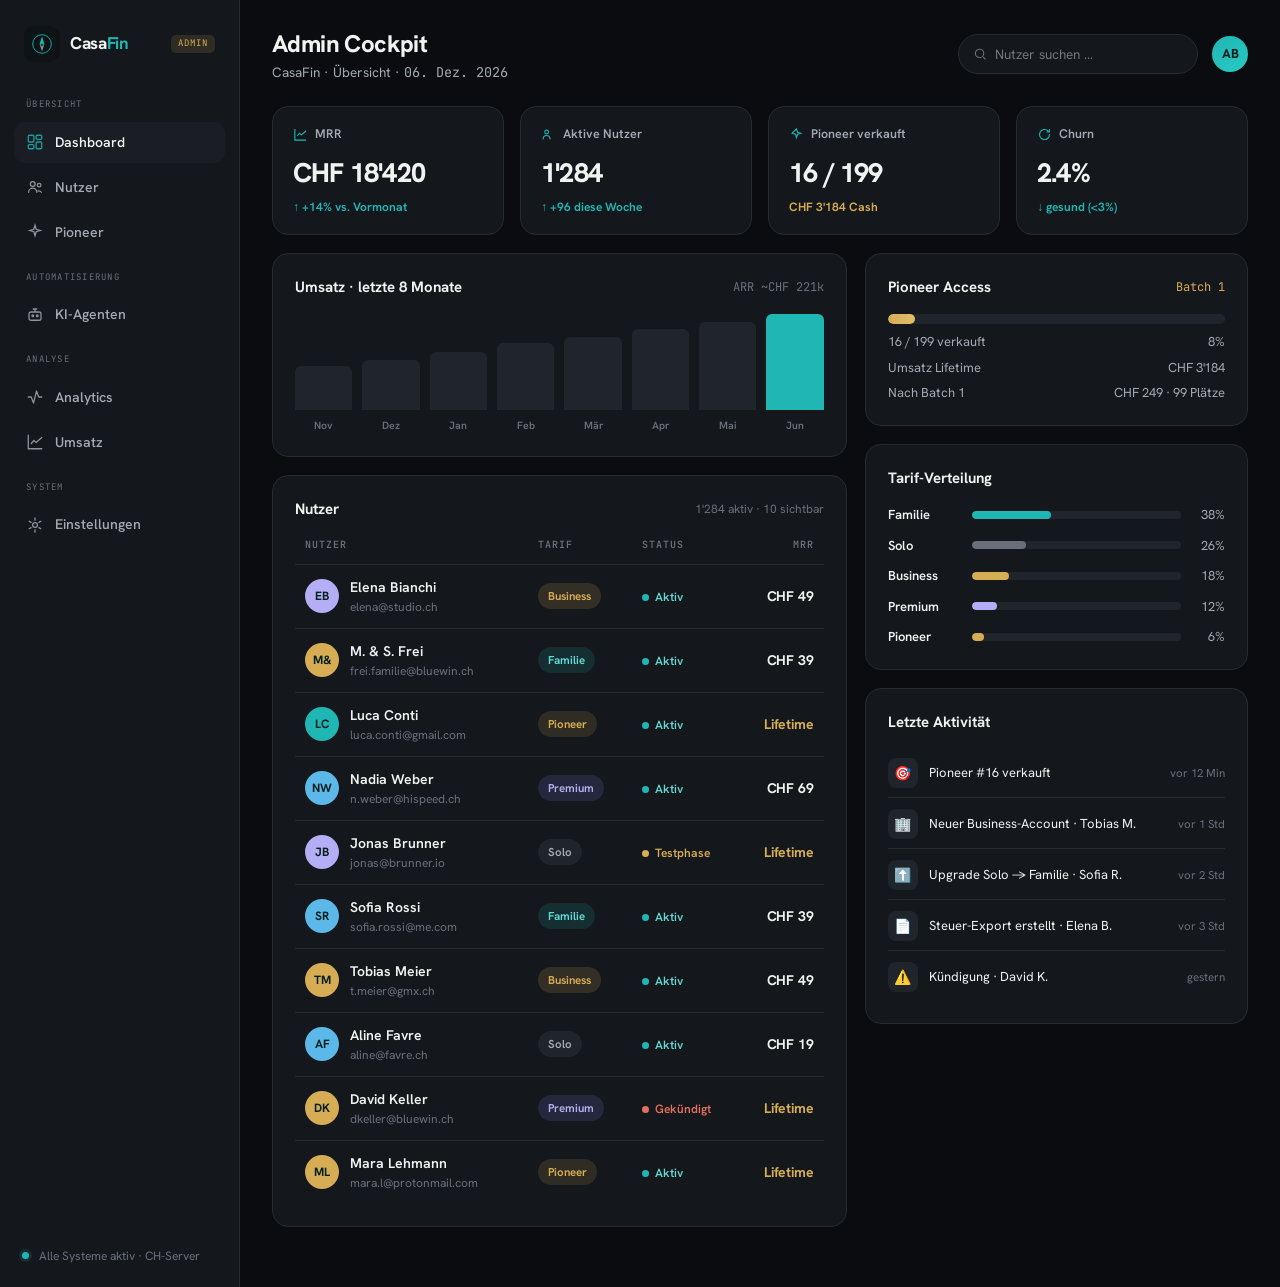
==== CasaFin Admin.html @ 8da9ee87 "Initial CasaFin V2: Landing + App + Admin + Secure App + 13 screen modules · Bilingual DE/EN · Strip" ====
<!DOCTYPE html>
<html lang="de">
<head>
<meta charset="UTF-8" />
<meta name="viewport" content="width=device-width, initial-scale=1.0" />
<title>CasaFin — Admin Cockpit</title>
<link rel="preconnect" href="https://fonts.googleapis.com" />
<link rel="preconnect" href="https://fonts.gstatic.com" crossorigin />
<link href="https://fonts.googleapis.com/css2?family=Hanken+Grotesk:wght@400;500;550;600;650;700;750;800&family=JetBrains+Mono:wght@400;500;600&display=swap" rel="stylesheet" />
<style>
:root{
  --font-ui:"Hanken Grotesk",-apple-system,sans-serif;--font-mono:"JetBrains Mono",monospace;
  --bg:#0A0C0F;--surface:#14171C;--surface2:#1A1E24;--surface3:#20252C;
  --ink:#F1F3F1;--ink2:#A4AAB2;--ink3:#6A7079;--line:#262B32;--line2:#323841;
  --brand:#1FB6B3;--brand2:#2ACAC4;--brand-soft:rgba(31,182,179,.14);--brand-ink:#64D8D2;
  --gold:#D6AC55;--gold-soft:rgba(214,172,85,.14);--neg:#E2705E;--neg-soft:rgba(226,112,94,.14);--pos:#1FB6B3;
  --r:16px;--r-sm:11px;
}
*{box-sizing:border-box;margin:0;padding:0}
body{font-family:var(--font-ui);background:var(--bg);color:var(--ink);-webkit-font-smoothing:antialiased;line-height:1.5}
.num{font-variant-numeric:tabular-nums;letter-spacing:-.01em}.mono{font-family:var(--font-mono)}
.app{display:grid;grid-template-columns:240px 1fr;min-height:100vh}
/* sidebar */
.side{background:var(--surface);border-right:1px solid var(--line);padding:20px 14px;display:flex;flex-direction:column;gap:4px}
.brand{display:flex;align-items:center;gap:10px;padding:6px 10px 18px}
.mark{width:36px;height:36px;border-radius:10px;background:#0e1315;display:grid;place-items:center;overflow:hidden}
.mark svg{width:30px;height:30px}
.bname{font-weight:750;font-size:17px;letter-spacing:-.02em}.bname b{color:var(--brand)}
.badge{font-family:var(--font-mono);font-size:9px;letter-spacing:.12em;text-transform:uppercase;color:var(--gold);background:var(--gold-soft);padding:2px 7px;border-radius:5px;margin-left:auto}
.side>a{display:flex;align-items:center;gap:11px;padding:10px 12px;border-radius:var(--r-sm);color:var(--ink2);font-weight:550;font-size:14px;cursor:pointer}
.side>a:hover{background:var(--surface2);color:var(--ink)}
.side>a.on{background:var(--surface2);color:var(--ink)}
.side>a.on svg{color:var(--brand)}
.side>a svg{width:18px;height:18px;opacity:.85}
.nav-label{font-family:var(--font-mono);font-size:9px;letter-spacing:.14em;text-transform:uppercase;color:var(--ink3);padding:14px 12px 6px}
.side-foot{margin-top:auto;display:flex;align-items:center;gap:10px;padding:12px 8px 2px;font-size:12px;color:var(--ink3)}
.dot-on{width:7px;height:7px;border-radius:50%;background:var(--brand);box-shadow:0 0 0 3px var(--brand-soft)}
/* main */
.main{padding:26px 32px 60px;overflow:auto}
.top{display:flex;align-items:center;gap:14px;margin-bottom:24px}
.top h1{font-size:24px;font-weight:760;letter-spacing:-.025em}
.top p{font-size:13.5px;color:var(--ink2)}
.search{margin-left:auto;display:flex;align-items:center;gap:8px;background:var(--surface);border:1px solid var(--line);border-radius:var(--pill,99px);padding:9px 14px;width:240px}
.search input{background:none;border:none;color:var(--ink);font:inherit;font-size:13.5px;width:100%;outline:none}
.search svg{width:16px;height:16px;color:var(--ink3)}
.av{width:36px;height:36px;border-radius:50%;background:linear-gradient(150deg,var(--brand),var(--brand2));display:grid;place-items:center;color:#04201f;font-weight:750;font-size:13px}
/* kpis */
.kpis{display:grid;grid-template-columns:repeat(4,1fr);gap:16px;margin-bottom:18px}
.kpi{background:var(--surface);border:1px solid var(--line);border-radius:var(--r);padding:18px 20px}
.kpi .k{font-size:12.5px;color:var(--ink2);font-weight:600;display:flex;align-items:center;gap:7px}
.kpi .k svg{width:15px;height:15px;color:var(--brand)}
.kpi .v{font-size:27px;font-weight:780;letter-spacing:-.03em;margin-top:9px}
.kpi .s{font-size:12px;font-weight:650;margin-top:4px}
.up{color:var(--pos)}.down{color:var(--neg)}
/* grid */
.grid{display:grid;grid-template-columns:1.5fr 1fr;gap:18px;align-items:start}
.card{background:var(--surface);border:1px solid var(--line);border-radius:var(--r);padding:22px}
.card-h{display:flex;align-items:center;margin-bottom:16px}
.card-h h3{font-size:15px;font-weight:680}.card-h .more{margin-left:auto;font-size:12px;color:var(--ink3)}
/* table */
table{width:100%;border-collapse:collapse}
th{text-align:left;font-family:var(--font-mono);font-size:10px;letter-spacing:.1em;text-transform:uppercase;color:var(--ink3);padding:0 10px 12px;font-weight:600}
td{padding:12px 10px;border-top:1px solid var(--line);font-size:14px}
tr:hover td{background:var(--surface2)}
.u{display:flex;align-items:center;gap:11px}
.u .ua{width:34px;height:34px;border-radius:50%;display:grid;place-items:center;font-weight:700;font-size:12px;color:#04201f}
.u .nm{font-weight:620}.u .em{font-size:12px;color:var(--ink3)}
.pill{display:inline-flex;align-items:center;gap:6px;font-size:11.5px;font-weight:650;padding:4px 10px;border-radius:99px}
.p-solo{background:var(--surface3);color:var(--ink2)}
.p-fam{background:var(--brand-soft);color:var(--brand-ink)}
.p-biz{background:rgba(214,172,85,.16);color:var(--gold)}
.p-prem{background:rgba(123,124,224,.16);color:#b3aef5}
.p-pio{background:var(--gold-soft);color:var(--gold)}
.st{display:inline-flex;align-items:center;gap:6px;font-size:12px;font-weight:600}
.st .d{width:7px;height:7px;border-radius:50%}
.st.active .d{background:var(--brand)}.st.active{color:var(--brand-ink)}
.st.trial .d{background:var(--gold)}.st.trial{color:var(--gold)}
.st.churned .d{background:var(--neg)}.st.churned{color:var(--neg)}
.amt{text-align:right;font-weight:700}
/* pioneer */
.pio .track{height:10px;border-radius:99px;background:var(--surface3);overflow:hidden;margin:14px 0 8px}
.pio .track i{display:block;height:100%;width:8%;background:linear-gradient(90deg,var(--gold),#e0bd6e);border-radius:99px}
.pio .row{display:flex;justify-content:space-between;font-size:13px;color:var(--ink2);margin-top:6px}
/* bars */
.bars{display:flex;align-items:flex-end;gap:10px;height:120px;margin-top:8px}
.bars .b{flex:1;display:flex;flex-direction:column;align-items:center;gap:8px;height:100%}
.bars .bar{width:100%;background:var(--brand);border-radius:6px 6px 0 0;min-height:6px}
.bars .bl{font-size:10.5px;color:var(--ink3);font-weight:600}
/* plan dist */
.dist{display:grid;gap:11px}
.dist .r{display:flex;align-items:center;gap:10px;font-size:13px}
.dist .bar{flex:1;height:8px;border-radius:99px;background:var(--surface3);overflow:hidden}
.dist .bar i{display:block;height:100%;border-radius:99px}
.act{display:grid;gap:2px}
.act .r{display:flex;align-items:center;gap:11px;padding:9px 0;border-bottom:1px solid var(--line);font-size:13px}
.act .r:last-child{border:none}
.act .ic{width:30px;height:30px;border-radius:8px;background:var(--surface3);display:grid;place-items:center;font-size:14px}
.act .t{color:var(--ink3);margin-left:auto;font-size:11.5px}
.ag-grid{display:grid;grid-template-columns:repeat(3,1fr);gap:16px}
.ag{background:var(--surface2);border:1px solid var(--line);border-radius:var(--r);padding:18px}
.ag .h{display:flex;align-items:center;gap:11px;margin-bottom:11px}
.ag .ic2{width:38px;height:38px;border-radius:10px;background:var(--brand-soft);display:grid;place-items:center;font-size:19px}
.ag .nm{font-weight:680;font-size:14.5px}
.ag .ro{font-size:12.5px;color:var(--ink2);min-height:52px;line-height:1.45}
.ag .ft{display:flex;align-items:center;justify-content:space-between;margin-top:12px;padding-top:12px;border-top:1px solid var(--line)}
.ag .met{font-size:13.5px;font-weight:700}.ag .met span{color:var(--ink3);font-weight:500;font-size:11px;display:block;margin-top:1px}
.tg{width:40px;height:23px;border-radius:99px;background:var(--brand);position:relative;cursor:pointer;flex:none;transition:background .15s}
.tg::after{content:"";position:absolute;top:3px;left:20px;width:17px;height:17px;border-radius:50%;background:#fff;transition:left .15s}
.tg.off{background:var(--surface3)}.tg.off::after{left:3px}
.an-grid{display:grid;grid-template-columns:repeat(4,1fr);gap:16px;margin-bottom:18px}
.funnel{display:grid;gap:10px}
.funnel .r{display:flex;align-items:center;gap:12px;font-size:13px}
.funnel .lb{width:118px;color:var(--ink2);flex:none}
.funnel .bar{height:34px;border-radius:9px;background:linear-gradient(90deg,var(--brand),var(--brand2));display:flex;align-items:center;padding:0 13px;color:#042524;font-weight:700;font-size:12.5px;white-space:nowrap}
.ret{display:flex;align-items:flex-end;gap:8px;height:120px}
.ret .b{flex:1;display:flex;flex-direction:column;align-items:center;gap:7px;height:100%}
.ret .bar{width:100%;background:var(--brand);border-radius:5px 5px 0 0;min-height:5px}
.ret .bl{font-size:10px;color:var(--ink3);font-weight:600}
@media(max-width:1000px){.kpis{grid-template-columns:repeat(2,1fr)}.grid{grid-template-columns:1fr}.side{display:none}.app{grid-template-columns:1fr}}
</style>
</head>
<body>
<div class="app">
  <aside class="side">
    <div class="brand">
      <div class="mark"><svg viewBox="0 0 200 200"><rect width="200" height="200" rx="40" fill="#0e1315"/><circle cx="100" cy="100" r="62" fill="none" stroke="#1FB6B3" stroke-width="6"/><path d="M100 50 L116 100 L100 112 L84 100 Z" fill="#1FB6B3"/><path d="M100 150 L84 100 L100 112 L116 100 Z" fill="#8b9295"/><circle cx="100" cy="106" r="9" fill="#0e1315" stroke="#1FB6B3" stroke-width="4"/></svg></div>
      <div class="bname">Casa<b>Fin</b></div><span class="badge">Admin</span>
    </div>
    <div class="nav-label">Übersicht</div>
    <a class="on" data-view="dashboard"><svg viewBox="0 0 24 24" fill="none" stroke="currentColor" stroke-width="1.7"><rect x="3" y="3" width="7.5" height="9" rx="1.5"/><rect x="13.5" y="3" width="7.5" height="5.5" rx="1.5"/><rect x="13.5" y="12" width="7.5" height="9" rx="1.5"/><rect x="3" y="15.5" width="7.5" height="5.5" rx="1.5"/></svg>Dashboard</a>
    <a data-view="dashboard"><svg viewBox="0 0 24 24" fill="none" stroke="currentColor" stroke-width="1.7" stroke-linecap="round"><circle cx="9" cy="8" r="3.2"/><path d="M3.5 19a5.5 5.5 0 0 1 11 0"/><circle cx="17.5" cy="9.5" r="2.4"/><path d="M16 17.5a4 4 0 0 1 4.5 1.5"/></svg>Nutzer</a>
    <a data-view="dashboard"><svg viewBox="0 0 24 24" fill="none" stroke="currentColor" stroke-width="1.7" stroke-linecap="round"><path d="M12 3l1.6 5.4L19 10l-5.4 1.6L12 17l-1.6-5.4L5 10l5.4-1.6z"/></svg>Pioneer</a>
    <div class="nav-label">Automatisierung</div>
    <a data-view="agents"><svg viewBox="0 0 24 24" fill="none" stroke="currentColor" stroke-width="1.7"><rect x="4" y="8" width="16" height="11" rx="2.5"/><path d="M12 8V4M9 4h6"/><circle cx="9" cy="13" r="1.2"/><circle cx="15" cy="13" r="1.2"/></svg>KI-Agenten</a>
    <div class="nav-label">Analyse</div>
    <a data-view="analytics"><svg viewBox="0 0 24 24" fill="none" stroke="currentColor" stroke-width="1.7" stroke-linecap="round" stroke-linejoin="round"><path d="M3 12h4l3 8 4-16 3 8h4"/></svg>Analytics</a>
    <a data-view="analytics"><svg viewBox="0 0 24 24" fill="none" stroke="currentColor" stroke-width="1.7" stroke-linecap="round"><path d="M3 3v18h18"/><path d="M7 14l3.5-4 3 2.5L21 6"/></svg>Umsatz</a>
    <div class="nav-label">System</div>
    <a data-view="dashboard"><svg viewBox="0 0 24 24" fill="none" stroke="currentColor" stroke-width="1.7" stroke-linecap="round"><circle cx="12" cy="12" r="3.2"/><path d="M12 2.5v3M12 18.5v3M4.2 7l2.6 1.5M17.2 15.5l2.6 1.5M4.2 17l2.6-1.5M17.2 8.5l2.6-1.5"/></svg>Einstellungen</a>
    <div class="side-foot"><span class="dot-on"></span> Alle Systeme aktiv · CH-Server</div>
  </aside>

  <main class="main">
    <div class="top">
      <div><h1 id="h1">Admin Cockpit</h1><p>CasaFin · Übersicht · <span class="mono" id="today"></span></p></div>
      <div class="search"><svg viewBox="0 0 24 24" fill="none" stroke="currentColor" stroke-width="1.8"><circle cx="11" cy="11" r="7"/><path d="M21 21l-4-4"/></svg><input id="q" placeholder="Nutzer suchen …" oninput="filter()"/></div>
      <div class="av">AB</div>
    </div>

    <section class="view" data-view="dashboard">
    <div class="kpis">
      <div class="kpi"><div class="k"><svg viewBox="0 0 24 24" fill="none" stroke="currentColor" stroke-width="1.8"><path d="M3 3v18h18"/><path d="M7 14l3.5-4 3 2.5L21 6"/></svg>MRR</div><div class="v num">CHF 18'420</div><div class="s up">↑ +14% vs. Vormonat</div></div>
      <div class="kpi"><div class="k"><svg viewBox="0 0 24 24" fill="none" stroke="currentColor" stroke-width="1.8" stroke-linecap="round"><circle cx="9" cy="8" r="3"/><path d="M3.5 19a5.5 5.5 0 0 1 11 0"/></svg>Aktive Nutzer</div><div class="v num">1'284</div><div class="s up">↑ +96 diese Woche</div></div>
      <div class="kpi"><div class="k"><svg viewBox="0 0 24 24" fill="none" stroke="currentColor" stroke-width="1.8" stroke-linecap="round"><path d="M12 3l1.6 5.4L19 10l-5.4 1.6L12 17l-1.6-5.4L5 10z"/></svg>Pioneer verkauft</div><div class="v num">16 / 199</div><div class="s" style="color:var(--gold)">CHF 3'184 Cash</div></div>
      <div class="kpi"><div class="k"><svg viewBox="0 0 24 24" fill="none" stroke="currentColor" stroke-width="1.8" stroke-linecap="round"><path d="M20 12a8 8 0 1 1-2.3-5.6M20 4v4h-4"/></svg>Churn</div><div class="v num">2.4%</div><div class="s up">↓ gesund (&lt;3%)</div></div>
    </div>

    <div class="grid">
      <div style="display:grid;gap:18px">
        <div class="card">
          <div class="card-h"><h3>Umsatz · letzte 8 Monate</h3><span class="more mono">ARR ~CHF 221k</span></div>
          <div class="bars" id="bars"></div>
        </div>
        <div class="card">
          <div class="card-h"><h3>Nutzer</h3><span class="more">1'284 aktiv · <span id="count"></span> sichtbar</span></div>
          <table>
            <thead><tr><th>Nutzer</th><th>Tarif</th><th>Status</th><th style="text-align:right">MRR</th></tr></thead>
            <tbody id="rows"></tbody>
          </table>
        </div>
      </div>

      <div style="display:grid;gap:18px">
        <div class="card pio">
          <div class="card-h"><h3>Pioneer Access</h3><span class="more mono" style="color:var(--gold)">Batch 1</span></div>
          <div class="track"><i style="width:8%"></i></div>
          <div class="row"><span>16 / 199 verkauft</span><span class="num">8%</span></div>
          <div class="row"><span>Umsatz Lifetime</span><span class="num">CHF 3'184</span></div>
          <div class="row"><span>Nach Batch 1</span><span>CHF 249 · 99 Plätze</span></div>
        </div>
        <div class="card">
          <div class="card-h"><h3>Tarif-Verteilung</h3></div>
          <div class="dist" id="dist"></div>
        </div>
        <div class="card">
          <div class="card-h"><h3>Letzte Aktivität</h3></div>
          <div class="act" id="act"></div>
        </div>
      </div>
    </div>
    </section>

    <!-- ===== AUTOMATISIERUNG ===== -->
    <section class="view" data-view="agents" hidden>
      <div class="kpis" style="grid-template-columns:repeat(3,1fr)">
        <div class="kpi"><div class="k">⚡ Jobs heute</div><div class="v num">1'417</div><div class="s up">automatisch erledigt</div></div>
        <div class="kpi"><div class="k">⏱ Zeit gespart</div><div class="v num">63 Std</div><div class="s up">↑ diese Woche</div></div>
        <div class="kpi"><div class="k">🤖 Aktive Agenten</div><div class="v num">6 / 6</div><div class="s up">alle online</div></div>
      </div>
      <div class="card">
        <div class="card-h"><h3>KI-Agenten · erledigen Jobs automatisch</h3><span class="more">Klick zum Pausieren</span></div>
        <div class="ag-grid">
          <div class="ag"><div class="h"><div class="ic2">💳</div><div class="nm">Dunning-Agent</div><div class="tg" style="margin-left:auto"></div></div><div class="ro">Versendet Zahlungserinnerungen automatisch — verhindert Mahnungen beim Kunden.</div><div class="ft"><div class="met">312<span>Jobs / Monat</span></div><div class="met" style="text-align:right">vor 4 Min<span>zuletzt aktiv</span></div></div></div>
          <div class="ag"><div class="h"><div class="ic2">🛟</div><div class="nm">Churn-Rescue</div><div class="tg" style="margin-left:auto"></div></div><div class="ro">Erkennt Abwanderungs-Signale und sendet automatisch ein passendes Angebot.</div><div class="ft"><div class="met">47<span>gerettet / Monat</span></div><div class="met" style="text-align:right">vor 22 Min<span>zuletzt aktiv</span></div></div></div>
          <div class="ag"><div class="h"><div class="ic2">🚀</div><div class="nm">Onboarding-Agent</div><div class="tg" style="margin-left:auto"></div></div><div class="ro">Führt neue Nutzer Schritt für Schritt durch das Setup — ohne Support.</div><div class="ft"><div class="met">96<span>Jobs / Monat</span></div><div class="met" style="text-align:right">vor 8 Min<span>zuletzt aktiv</span></div></div></div>
          <div class="ag"><div class="h"><div class="ic2">🗂️</div><div class="nm">Steuer-Kampagne</div><div class="tg" style="margin-left:auto"></div></div><div class="ro">Saisonale Reminder & Tipps zur Steuerzeit — automatisch pro Kanton.</div><div class="ft"><div class="met">540<span>Jobs / Monat</span></div><div class="met" style="text-align:right">vor 1 Std<span>zuletzt aktiv</span></div></div></div>
          <div class="ag"><div class="h"><div class="ic2">🛡️</div><div class="nm">Anomalie-Wächter</div><div class="tg" style="margin-left:auto"></div></div><div class="ro">Meldet verdächtige Transaktionen & Sicherheits-Auffälligkeiten in Echtzeit.</div><div class="ft"><div class="met">18<span>Alerts / Monat</span></div><div class="met" style="text-align:right">vor 35 Min<span>zuletzt aktiv</span></div></div></div>
          <div class="ag"><div class="h"><div class="ic2">💬</div><div class="nm">Support-Triage</div><div class="tg" style="margin-left:auto"></div></div><div class="ro">Beantwortet häufige Fragen und leitet komplexe Tickets an das Team weiter.</div><div class="ft"><div class="met">204<span>Jobs / Monat</span></div><div class="met" style="text-align:right">vor 2 Min<span>zuletzt aktiv</span></div></div></div>
        </div>
      </div>
    </section>

    <!-- ===== ANALYTICS ===== -->
    <section class="view" data-view="analytics" hidden>
      <div class="an-grid">
        <div class="kpi"><div class="k">Ø Verweildauer</div><div class="v num">8m 42s</div><div class="s up">↑ +1m 12s</div></div>
        <div class="kpi"><div class="k">Sessions / Woche</div><div class="v num">4.3</div><div class="s up">pro Nutzer</div></div>
        <div class="kpi"><div class="k">Stickiness · DAU/WAU</div><div class="v num">38%</div><div class="s up">↑ gesund</div></div>
        <div class="kpi"><div class="k">Ø bis Pioneer-Kauf</div><div class="v num">6 Tage</div><div class="s" style="color:var(--ink2)">nach Demo-Start</div></div>
      </div>
      <div class="grid">
        <div style="display:grid;gap:18px">
          <div class="card">
            <div class="card-h"><h3>Conversion-Funnel</h3><span class="more">letzte 30 Tage</span></div>
            <div class="funnel">
              <div class="r"><span class="lb">Besucher</span><div class="bar" style="width:100%">12'400</div></div>
              <div class="r"><span class="lb">Demo gestartet</span><div class="bar" style="width:42%">4'820 · 39%</div></div>
              <div class="r"><span class="lb">Account erstellt</span><div class="bar" style="width:24%;min-width:130px">1'960 · 16%</div></div>
              <div class="r"><span class="lb">Zahlend</span><div class="bar" style="width:16%;min-width:130px">1'284 · 10%</div></div>
            </div>
          </div>
          <div class="card">
            <div class="card-h"><h3>Verweildauer pro Bereich</h3><span class="more">Ø pro Session</span></div>
            <div class="dist">
              <div class="r"><span style="width:92px;font-weight:600">Dashboard</span><div class="bar"><i style="width:100%;background:var(--brand)"></i></div><span class="num" style="width:46px;text-align:right;color:var(--ink2)">3:00</span></div>
              <div class="r"><span style="width:92px;font-weight:600">Rechnungen</span><div class="bar"><i style="width:61%;background:var(--brand)"></i></div><span class="num" style="width:46px;text-align:right;color:var(--ink2)">1:50</span></div>
              <div class="r"><span style="width:92px;font-weight:600">Budget</span><div class="bar"><i style="width:44%;background:var(--brand)"></i></div><span class="num" style="width:46px;text-align:right;color:var(--ink2)">1:20</span></div>
              <div class="r"><span style="width:92px;font-weight:600">Fina</span><div class="bar"><i style="width:36%;background:var(--brand)"></i></div><span class="num" style="width:46px;text-align:right;color:var(--ink2)">1:05</span></div>
              <div class="r"><span style="width:92px;font-weight:600">Steuer</span><div class="bar"><i style="width:28%;background:var(--brand)"></i></div><span class="num" style="width:46px;text-align:right;color:var(--ink2)">0:50</span></div>
            </div>
          </div>
        </div>
        <div style="display:grid;gap:18px">
          <div class="card">
            <div class="card-h"><h3>Retention</h3><span class="more">Wochen-Kohorte</span></div>
            <div class="ret" id="ret"></div>
            <div class="row" style="display:flex;justify-content:space-between;font-size:12px;color:var(--ink3);margin-top:10px"><span>Woche 1 → 8</span><span>49% bleiben nach 2 Monaten</span></div>
          </div>
          <div class="card">
            <div class="card-h"><h3>Feature-Nutzung</h3><span class="more">% der Nutzer</span></div>
            <div class="dist">
              <div class="r"><span style="width:92px;font-weight:600">Dashboard</span><div class="bar"><i style="width:92%;background:var(--brand)"></i></div><span class="num" style="width:36px;text-align:right;color:var(--ink2)">92%</span></div>
              <div class="r"><span style="width:92px;font-weight:600">Rechnungen</span><div class="bar"><i style="width:74%;background:var(--brand)"></i></div><span class="num" style="width:36px;text-align:right;color:var(--ink2)">74%</span></div>
              <div class="r"><span style="width:92px;font-weight:600">Budget</span><div class="bar"><i style="width:61%;background:var(--brand)"></i></div><span class="num" style="width:36px;text-align:right;color:var(--ink2)">61%</span></div>
              <div class="r"><span style="width:92px;font-weight:600">Fina</span><div class="bar"><i style="width:48%;background:var(--brand)"></i></div><span class="num" style="width:36px;text-align:right;color:var(--ink2)">48%</span></div>
              <div class="r"><span style="width:92px;font-weight:600">Steuer</span><div class="bar"><i style="width:39%;background:var(--gold)"></i></div><span class="num" style="width:36px;text-align:right;color:var(--ink2)">39%</span></div>
              <div class="r"><span style="width:92px;font-weight:600">Sparziele</span><div class="bar"><i style="width:33%;background:var(--gold)"></i></div><span class="num" style="width:36px;text-align:right;color:var(--ink2)">33%</span></div>
            </div>
          </div>
        </div>
      </div>
    </section>
  </main>
</div>

<script>
const COL={Solo:'#6A7079',Familie:'#1FB6B3',Business:'#D6AC55',Premium:'#b3aef5',Pioneer:'#D6AC55'};
const CLS={Solo:'p-solo',Familie:'p-fam',Business:'p-biz',Premium:'p-prem',Pioneer:'p-pio'};
const users=[
  ['Elena Bianchi','elena@studio.ch','Business','active',49],
  ['M. & S. Frei','frei.familie@bluewin.ch','Familie','active',39],
  ['Luca Conti','luca.conti@gmail.com','Pioneer','active',0],
  ['Nadia Weber','n.weber@hispeed.ch','Premium','active',69],
  ['Jonas Brunner','jonas@brunner.io','Solo','trial',0],
  ['Sofia Rossi','sofia.rossi@me.com','Familie','active',39],
  ['Tobias Meier','t.meier@gmx.ch','Business','active',49],
  ['Aline Favre','aline@favre.ch','Solo','active',19],
  ['David Keller','dkeller@bluewin.ch','Premium','churned',0],
  ['Mara Lehmann','mara.l@protonmail.com','Pioneer','active',0],
];
const init=n=>n.split(/[ .]/).filter(Boolean).slice(0,2).map(w=>w[0]).join('').toUpperCase();
const hue=n=>['#1FB6B3','#5BB8E8','#D6AC55','#b3aef5','#E2705E'][n.length%5];
function rows(list){
  document.getElementById('rows').innerHTML=list.map(u=>`<tr>
    <td><div class="u"><div class="ua" style="background:${hue(u[0])}">${init(u[0])}</div><div><div class="nm">${u[0]}</div><div class="em">${u[1]}</div></div></div></td>
    <td><span class="pill ${CLS[u[2]]}">${u[2]}</span></td>
    <td><span class="st ${u[3]}"><span class="d"></span>${({active:'Aktiv',trial:'Testphase',churned:'Gekündigt'})[u[3]]}</span></td>
    <td class="amt num">${u[4]?'CHF '+u[4]:'<span style=color:var(--gold)>Lifetime</span>'}</td></tr>`).join('');
  document.getElementById('count').textContent=list.length;
}
function filter(){const q=document.getElementById('q').value.toLowerCase();rows(users.filter(u=>u[0].toLowerCase().includes(q)||u[1].toLowerCase().includes(q)||u[2].toLowerCase().includes(q)));}
// bars
const rev=[8.4,9.7,11.2,12.8,14.1,15.6,16.9,18.4];const mx=Math.max(...rev);const ms=['Nov','Dez','Jan','Feb','Mär','Apr','Mai','Jun'];
document.getElementById('bars').innerHTML=rev.map((v,i)=>`<div class="b"><div style="flex:1;width:100%;display:flex;align-items:flex-end"><div class="bar" style="height:${v/mx*100}%;${i===rev.length-1?'':'background:var(--surface3)'}"></div></div><span class="bl">${ms[i]}</span></div>`).join('');
// dist
const dist=[['Familie',38],['Solo',26],['Business',18],['Premium',12],['Pioneer',6]];
document.getElementById('dist').innerHTML=dist.map(d=>`<div class="r"><span style="width:74px;font-weight:600">${d[0]}</span><div class="bar"><i style="width:${d[1]}%;background:${COL[d[0]]}"></i></div><span class="num" style="color:var(--ink2);width:34px;text-align:right">${d[1]}%</span></div>`).join('');
// activity
const act=[['🎯','Pioneer #16 verkauft','vor 12 Min'],['🏢','Neuer Business-Account · Tobias M.','vor 1 Std'],['⬆️','Upgrade Solo → Familie · Sofia R.','vor 2 Std'],['📄','Steuer-Export erstellt · Elena B.','vor 3 Std'],['⚠️','Kündigung · David K.','gestern']];
document.getElementById('act').innerHTML=act.map(a=>`<div class="r"><span class="ic">${a[0]}</span><span>${a[1]}</span><span class="t">${a[2]}</span></div>`).join('');
document.getElementById('today').textContent=new Date().toLocaleDateString('de-CH',{day:'2-digit',month:'short',year:'numeric'});
document.querySelectorAll('.side>a').forEach(a=>a.onclick=()=>{document.querySelectorAll('.side>a').forEach(x=>x.classList.remove('on'));a.classList.add('on');const v=a.dataset.view;document.querySelectorAll('.view').forEach(s=>s.hidden=s.dataset.view!==v);document.getElementById('h1').textContent=a.textContent.trim();document.querySelector('.main').scrollTop=0;});
document.querySelectorAll('.tg').forEach(t=>t.onclick=()=>t.classList.toggle('off'));
// retention bars
const ret=[100,82,71,64,58,54,51,49];const rmx=100;
document.getElementById('ret').innerHTML=ret.map((v,i)=>`<div class="b"><div style="flex:1;width:100%;display:flex;align-items:flex-end"><div class="bar" style="height:${v/rmx*100}%;${i===0?'':'opacity:.6'}"></div></div><span class="bl">W${i+1}</span></div>`).join('');
rows(users);
</script>
</body>
</html>
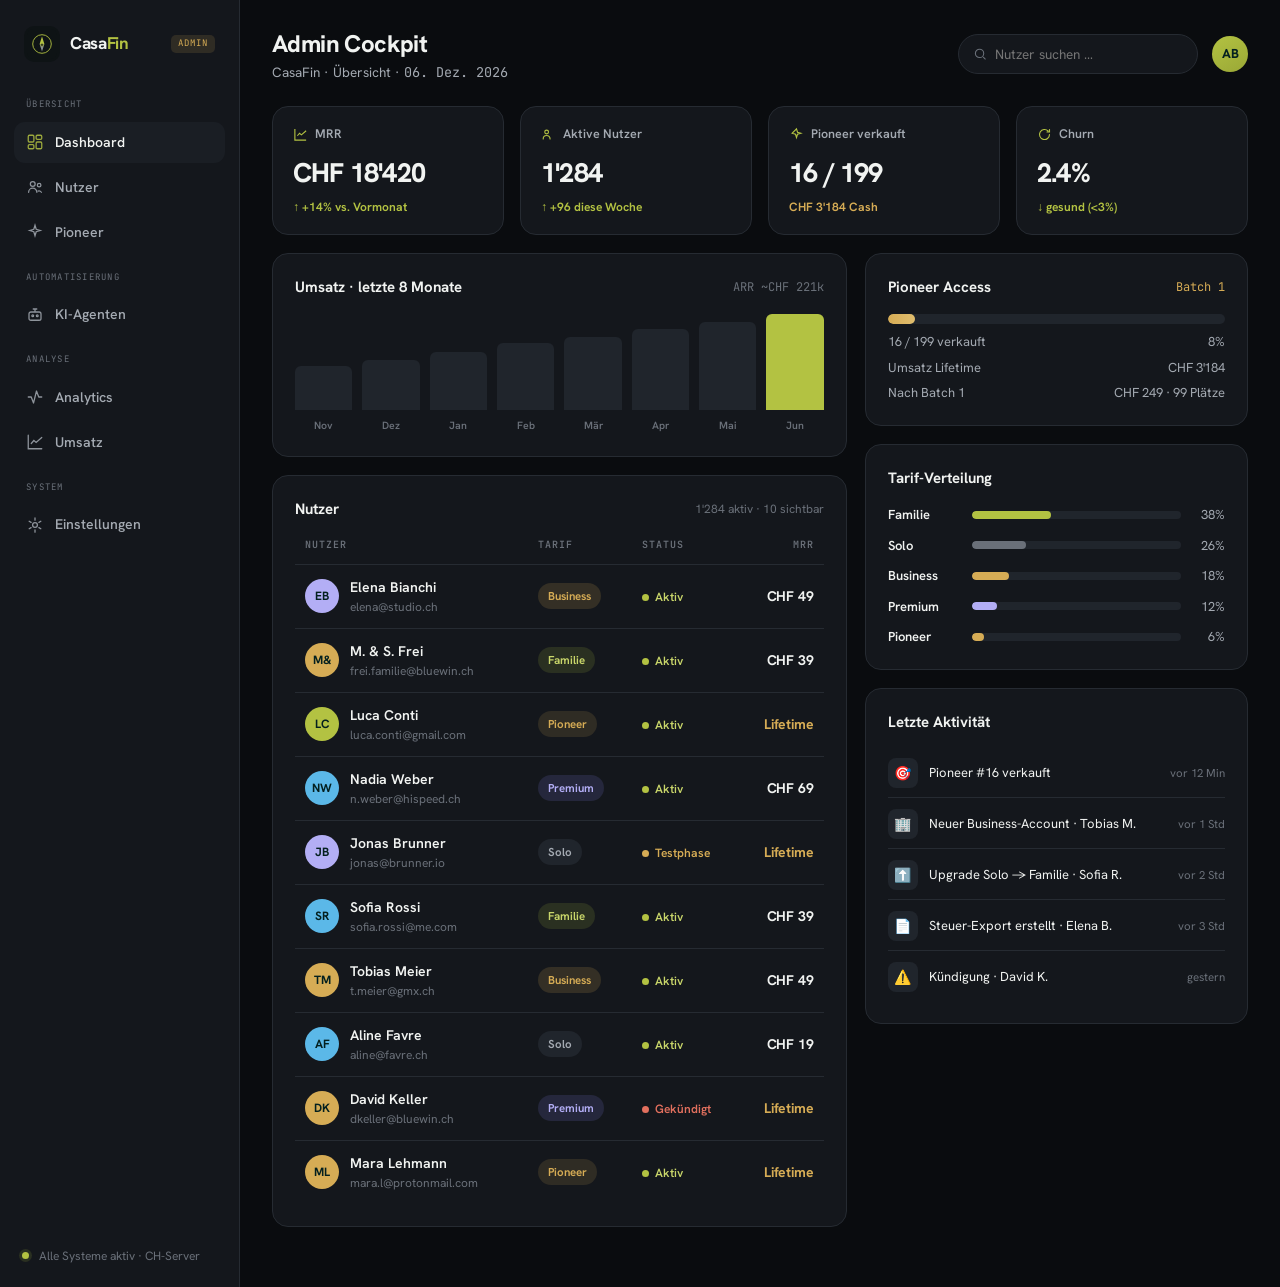
==== commit 860bfbbf: "fix: Admin Cockpit teal→olive brand color, add robots.txt + sitemap.xml" ====
--- a/CasaFin Admin.html
+++ b/CasaFin Admin.html
@@ -12,8 +12,8 @@
   --font-ui:"Hanken Grotesk",-apple-system,sans-serif;--font-mono:"JetBrains Mono",monospace;
   --bg:#0A0C0F;--surface:#14171C;--surface2:#1A1E24;--surface3:#20252C;
   --ink:#F1F3F1;--ink2:#A4AAB2;--ink3:#6A7079;--line:#262B32;--line2:#323841;
-  --brand:#1FB6B3;--brand2:#2ACAC4;--brand-soft:rgba(31,182,179,.14);--brand-ink:#64D8D2;
-  --gold:#D6AC55;--gold-soft:rgba(214,172,85,.14);--neg:#E2705E;--neg-soft:rgba(226,112,94,.14);--pos:#1FB6B3;
+  --brand:#B3C242;--brand2:#9AA836;--brand-soft:rgba(179,194,66,.14);--brand-ink:#C9D66A;
+  --gold:#D6AC55;--gold-soft:rgba(214,172,85,.14);--neg:#E2705E;--neg-soft:rgba(226,112,94,.14);--pos:#B3C242;
   --r:16px;--r-sm:11px;
 }
 *{box-sizing:border-box;margin:0;padding:0}
@@ -123,7 +123,7 @@
 <div class="app">
   <aside class="side">
     <div class="brand">
-      <div class="mark"><svg viewBox="0 0 200 200"><rect width="200" height="200" rx="40" fill="#0e1315"/><circle cx="100" cy="100" r="62" fill="none" stroke="#1FB6B3" stroke-width="6"/><path d="M100 50 L116 100 L100 112 L84 100 Z" fill="#1FB6B3"/><path d="M100 150 L84 100 L100 112 L116 100 Z" fill="#8b9295"/><circle cx="100" cy="106" r="9" fill="#0e1315" stroke="#1FB6B3" stroke-width="4"/></svg></div>
+      <div class="mark"><svg viewBox="0 0 200 200"><rect width="200" height="200" rx="40" fill="#0e1315"/><circle cx="100" cy="100" r="62" fill="none" stroke="#B3C242" stroke-width="6"/><path d="M100 50 L116 100 L100 112 L84 100 Z" fill="#B3C242"/><path d="M100 150 L84 100 L100 112 L116 100 Z" fill="#8b9295"/><circle cx="100" cy="106" r="9" fill="#0e1315" stroke="#B3C242" stroke-width="4"/></svg></div>
       <div class="bname">Casa<b>Fin</b></div><span class="badge">Admin</span>
     </div>
     <div class="nav-label">Übersicht</div>
@@ -264,7 +264,7 @@
 </div>
 
 <script>
-const COL={Solo:'#6A7079',Familie:'#1FB6B3',Business:'#D6AC55',Premium:'#b3aef5',Pioneer:'#D6AC55'};
+const COL={Solo:'#6A7079',Familie:'#B3C242',Business:'#D6AC55',Premium:'#b3aef5',Pioneer:'#D6AC55'};
 const CLS={Solo:'p-solo',Familie:'p-fam',Business:'p-biz',Premium:'p-prem',Pioneer:'p-pio'};
 const users=[
   ['Elena Bianchi','elena@studio.ch','Business','active',49],
@@ -279,7 +279,7 @@
   ['Mara Lehmann','mara.l@protonmail.com','Pioneer','active',0],
 ];
 const init=n=>n.split(/[ .]/).filter(Boolean).slice(0,2).map(w=>w[0]).join('').toUpperCase();
-const hue=n=>['#1FB6B3','#5BB8E8','#D6AC55','#b3aef5','#E2705E'][n.length%5];
+const hue=n=>['#B3C242','#5BB8E8','#D6AC55','#b3aef5','#E2705E'][n.length%5];
 function rows(list){
   document.getElementById('rows').innerHTML=list.map(u=>`<tr>
     <td><div class="u"><div class="ua" style="background:${hue(u[0])}">${init(u[0])}</div><div><div class="nm">${u[0]}</div><div class="em">${u[1]}</div></div></div></td>
